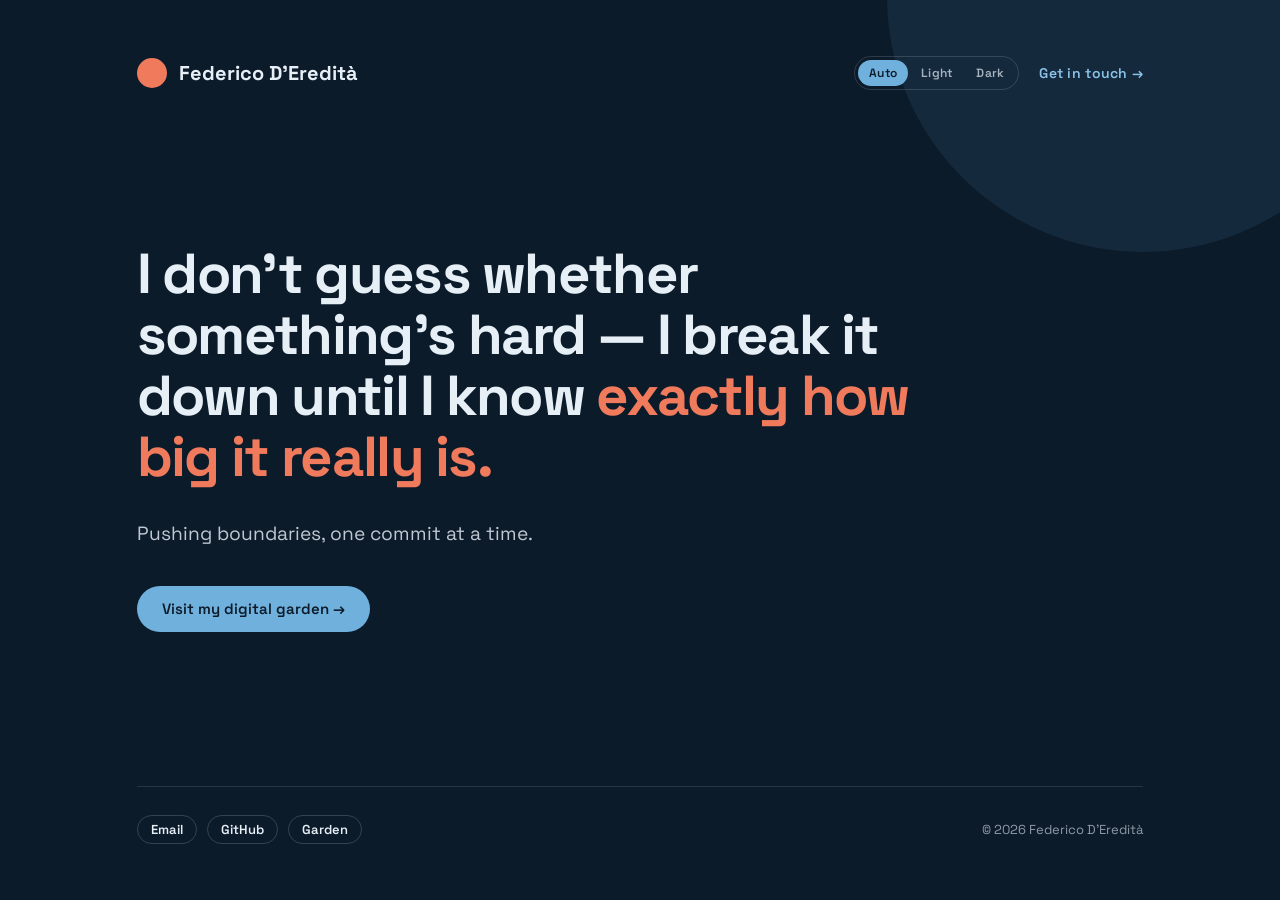
==== index.html @ ec7b3d40 "feat: add landing page Static single-file landing page for me.federicod.dev, implemented from the Cl" ====
<!doctype html>
<html lang="en" data-theme="tramontana" data-warm="coral">
<head>
  <meta charset="utf-8">
  <meta name="viewport" content="width=device-width, initial-scale=1">
  <title>Federico D&rsquo;Eredit&agrave;</title>
  <meta name="description" content="Pushing boundaries, one commit at a time.">
  <link rel="preconnect" href="https://fonts.googleapis.com">
  <link rel="preconnect" href="https://fonts.gstatic.com" crossorigin>
  <link rel="stylesheet" href="https://fonts.googleapis.com/css2?family=Space+Grotesk:wght@400;500;600;700&display=swap">
  <script>
    /* Color mode: saved choice, else after local sunset or OS preference.
       Coordinates: Rome. */
    (function () {
      var LAT = 41.9, LON = 12.5;
      function afterSunset() {
        var now = new Date(), rad = Math.PI / 180;
        var doy = Math.floor((now - new Date(now.getFullYear(), 0, 0)) / 86400000);
        var dec = 23.44 * Math.sin(rad * 360 * (doy - 81) / 365);
        var cosH = -Math.tan(LAT * rad) * Math.tan(dec * rad);
        if (cosH <= -1) return false;
        if (cosH >= 1) return true;
        var h = Math.acos(cosH) / rad / 15;
        var noon = 12 + (-now.getTimezoneOffset() / 60 - LON / 15);
        var local = now.getHours() + now.getMinutes() / 60;
        return local >= noon + h || local < noon - h;
      }
      window.__resolveMode = function (mode) {
        if (mode === "dark" || mode === "light") return mode;
        var prefers = window.matchMedia("(prefers-color-scheme: dark)").matches;
        return (afterSunset() || prefers) ? "dark" : "light";
      };
      var saved = null;
      try { saved = localStorage.getItem("fd-color-mode"); } catch (e) {}
      window.__mode = ["auto", "light", "dark"].indexOf(saved) > -1 ? saved : "auto";
      document.documentElement.setAttribute("data-mode", window.__resolveMode(window.__mode));
    })();
  </script>
  <style>
    /* Palettes — sea & sky with a warm sun. Switch with data-theme on <html>. */
    :root, [data-theme="tramontana"] {
      --color-bg: #fdfefe;   /* white sail */
      --color-text: #0d2135;
      --color-accent: #14568c;
      --color-accent-700: #114a7a;
      --color-accent-800: #0b3557;
      --sun: #d2553f;               /* coral — a later, redder sun */
      --deco: #d7e8f5;              /* pale wave */
      --btn-fg: #ffffff;
    }
    [data-theme="libeccio"] {
      --color-bg: #e4eff7;
      --color-text: #0b2032;
      --color-accent: #0f4c7a;
      --color-accent-700: #0d4267;
      --color-accent-800: #08304c;
      --sun: #e07a2c;
      --deco: #c2ddef;
      --btn-fg: #ffffff;
    }
    [data-theme="grecale"] {
      --color-bg: #ffffff;
      --color-text: #16324a;
      --color-accent: #12508f;
      --color-accent-700: #0f4478;
      --color-accent-800: #0a3157;
      --sun: #e8853a;
      --deco: #9fc9e8;
      --btn-fg: #ffffff;
    }
    [data-theme="alba"] {
      --color-bg: #f1f8f8;   /* sea foam */
      --color-text: #14313a;
      --color-accent: #2a7f8b;      /* deep teal water */
      --color-accent-700: #24707b;
      --color-accent-800: #1a555e;
      --sun: #e2704d;               /* sunrise coral */
      --deco: #ffddc9;              /* low sun glow */
      --btn-fg: #ffffff;
    }
    [data-theme="maestrale"] {
      --color-bg: #102435;   /* dusk sea */
      --color-text: #e9f2f8;
      --color-accent: #efa159;
      --color-accent-700: #f3b47c;
      --color-accent-800: #f8cba1;
      --sun: #83c6d8;
      --deco: #1b3c55;
      --btn-fg: #10243a;
    }
    [data-theme="organic"] {
      --color-bg: #f5ead8;   /* cream & terracotta */
      --color-text: #201e1d;
      --color-accent: #c67139;
      --color-accent-700: #8c491a;
      --color-accent-800: #643312;
      --sun: #c67139;
      --deco: #e1eecc;
      --btn-fg: #ffffff;
    }
    /* Dusk counterpart of tramontana — applied via data-mode="dark" */
    [data-mode="dark"] {
      --color-bg: #0c1b2a;
      --color-text: #e6eef6;
      --color-accent: #6fb0dd;
      --color-accent-700: #8cc3e8;
      --color-accent-800: #a9d3ef;
      --deco: #15293d;
      --btn-fg: #0c1b2a;
      color-scheme: dark;
    }
    [data-mode="dark"][data-warm="coral"]  { --sun: #f07a5c; }
    [data-mode="dark"][data-warm="sunset"] { --sun: #ef9146; }
    [data-mode="dark"][data-warm="brass"]  { --sun: #d6a53a; }

    /* Warm accent — the only warm note on the page. Set data-warm. */
    [data-warm="sunset"] { --sun: #d9741f; }   /* true complement of the navy */
    [data-warm="brass"]  { --sun: #b07b17; }   /* rope & brass, higher contrast */
    [data-warm="coral"]  { --sun: #d2553f; }   /* split-complement, later sun */
    :root {
      --font-heading: "Space Grotesk", system-ui, sans-serif;
      --font-heading-weight: 700;
      --font-body: "Space Grotesk", system-ui, sans-serif;
    }
    * { box-sizing: border-box; }
    html { scroll-behavior: smooth; }
    body {
      margin: 0;
      background: var(--color-bg);
      color: var(--color-text);
      font-family: var(--font-body);
      text-wrap: pretty;
      overflow-x: clip;
      -webkit-font-smoothing: antialiased;
    }
    a { color: var(--color-accent-700); text-decoration: none; }
    a:hover { color: var(--color-accent-800); }
    ::selection { background: color-mix(in srgb, var(--color-accent) 22%, transparent); }
    :focus-visible { outline: 2px solid var(--color-accent); outline-offset: 2px; }

    .page {
      position: relative;
      min-height: 100vh;
      max-width: 1160px;
      margin: 0 auto;
      display: flex;
      flex-direction: column;
      padding: clamp(28px, 5vw, 56px) clamp(24px, 6vw, 88px);
    }
    .deco {
      position: absolute;
      top: clamp(-260px, -22vw, -140px);
      right: clamp(-220px, -14vw, -120px);
      width: clamp(320px, 40vw, 520px);
      height: clamp(320px, 40vw, 520px);
      border-radius: 50%;
      background: var(--deco);
      z-index: -1;
      pointer-events: none;
    }
    .top { display: flex; align-items: center; justify-content: space-between; gap: 16px; }
    .brand {
      display: inline-flex; align-items: center; gap: 12px;
      font-family: var(--font-heading); font-weight: var(--font-heading-weight); font-size: 20px; color: var(--color-text);
    }
    .brand .mark { width: 30px; height: 30px; border-radius: 999px; background: var(--sun); }
    .top .right { display: flex; align-items: center; gap: 20px; }
    .seg {
      display: flex; align-items: center; gap: 2px; padding: 3px; border-radius: 999px;
      border: 1px solid color-mix(in srgb, var(--color-text) 15%, transparent);
    }
    .seg button {
      appearance: none; border: 0; cursor: pointer; font-family: var(--font-body);
      font-size: 12px; font-weight: 600; letter-spacing: 0.02em; padding: 5px 11px;
      border-radius: 999px; background: transparent;
      color: color-mix(in srgb, var(--color-text) 70%, transparent);
    }
    .seg button:hover { color: var(--color-text); }
    .seg button[aria-pressed="true"] { background: var(--color-accent); color: var(--btn-fg); }
    .top .contact { font-size: 14px; font-weight: 600; letter-spacing: 0.02em; }

    .hero { flex: 1; display: flex; flex-direction: column; justify-content: center; padding: clamp(40px, 8vh, 96px) 0; }
    .title {
      font-family: var(--font-heading); font-weight: var(--font-heading-weight);
      font-size: clamp(32px, 4.4vw, 60px);
      line-height: 1.08; letter-spacing: -0.03em; margin: 0; max-width: 24ch;
    }
    .title .accent { color: var(--sun); }
    .lead {
      font-size: clamp(17px, 1.5vw, 21px); line-height: 1.6;
      color: color-mix(in srgb, var(--color-text) 82%, transparent);
      max-width: 46ch; margin: clamp(22px, 3.5vh, 34px) 0 0;
    }
    .actions { display: flex; flex-wrap: wrap; gap: 14px; margin-top: clamp(28px, 4vh, 44px); }
    .btn {
      display: inline-flex; align-items: center; justify-content: center;
      padding: 13px 24px; border-radius: 999px; font-weight: 600; font-size: 15px;
      white-space: nowrap; line-height: 1.2;
      font-family: var(--font-body); cursor: pointer; border: 1.5px solid transparent; transition: background .15s, color .15s;
    }
    .btn-primary { background: var(--color-accent); color: var(--btn-fg); }
    .btn-primary:hover { background: var(--color-accent-800); color: var(--btn-fg); }

    .foot {
      display: flex; flex-wrap: wrap; align-items: center; justify-content: space-between; gap: 16px 28px;
      padding-top: 28px; border-top: 1px solid color-mix(in srgb, var(--color-text) 12%, transparent);
    }
    .links { display: flex; flex-wrap: wrap; gap: 10px; }
    .tag {
      display: inline-flex; align-items: center; padding: 5px 13px; border-radius: 999px;
      font-size: 13px; font-weight: 600;
      border: 1.5px solid color-mix(in srgb, var(--color-text) 18%, transparent); color: var(--color-text);
    }
    .tag:hover { background: color-mix(in srgb, var(--color-accent) 10%, transparent); color: var(--color-accent-800); }
    .copyright { font-size: 13px; color: color-mix(in srgb, var(--color-text) 60%, transparent); }
  </style>
</head>
<body>
  <main class="page">
    <span class="deco" aria-hidden="true"></span>

    <header class="top">
      <span class="brand"><span class="mark"></span>Federico D&rsquo;Eredit&agrave;</span>
      <div class="right">
        <div class="seg" role="group" aria-label="Color theme">
          <button type="button" data-mode-btn="auto">Auto</button>
          <button type="button" data-mode-btn="light">Light</button>
          <button type="button" data-mode-btn="dark">Dark</button>
        </div>
        <a class="contact" href="mailto:me@federicod.dev">Get in touch &rarr;</a>
      </div>
    </header>

    <section class="hero">
      <h1 class="title">I don&rsquo;t guess whether something&rsquo;s hard &mdash; I break it down until I know <span class="accent">exactly how big it really is.</span></h1>
      <p class="lead">Pushing boundaries, one commit at a time.</p>
      <div class="actions">
        <a class="btn btn-primary" href="https://garden.federicod.dev">Visit my digital garden &rarr;</a>
      </div>
    </section>

    <footer class="foot">
      <nav class="links">
        <a class="tag" href="mailto:me@federicod.dev">Email</a>
        <a class="tag" href="https://github.com/maxiride" rel="me">GitHub</a>
        <a class="tag" href="https://garden.federicod.dev">Garden</a>
      </nav>
      <span class="copyright">&copy; <span id="year">2026</span> Federico D&rsquo;Eredit&agrave;</span>
    </footer>
  </main>
  <script>
    (function () {
      document.getElementById("year").textContent = new Date().getFullYear();
      var btns = document.querySelectorAll("[data-mode-btn]");
      function paint() {
        document.documentElement.setAttribute("data-mode", window.__resolveMode(window.__mode));
        btns.forEach(function (b) {
          b.setAttribute("aria-pressed", b.dataset.modeBtn === window.__mode ? "true" : "false");
        });
      }
      btns.forEach(function (b) {
        b.addEventListener("click", function () {
          window.__mode = b.dataset.modeBtn;
          try { localStorage.setItem("fd-color-mode", window.__mode); } catch (e) {}
          paint();
        });
      });
      window.matchMedia("(prefers-color-scheme: dark)").addEventListener("change", paint);
      setInterval(paint, 600000);
      paint();
    })();
  </script>
</body>
</html>
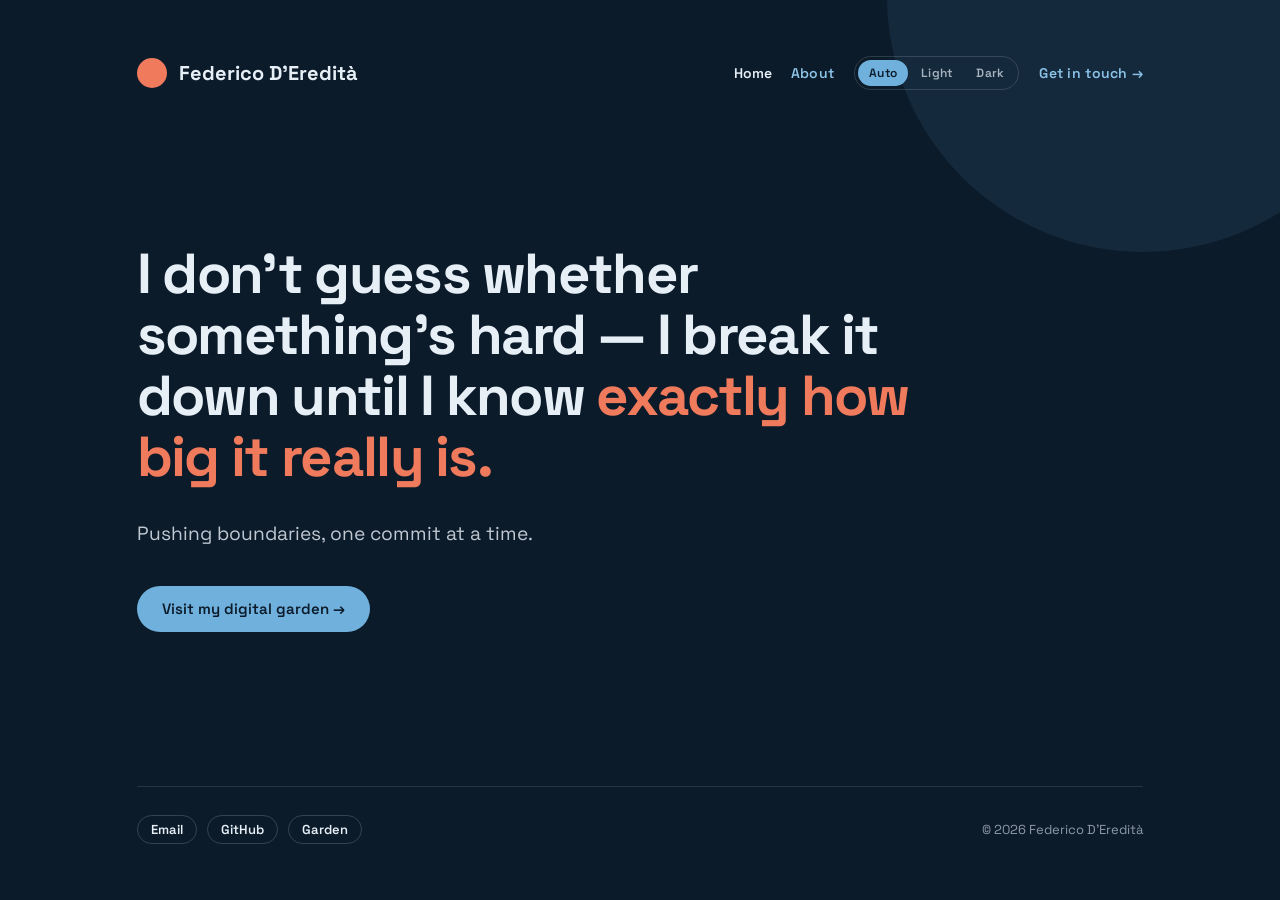
==== commit 00c334f2: "feat: add About page, extract shared theme CSS/JS Adds about.html with the mechatronics-to-software " ====
--- a/index.html
+++ b/index.html
@@ -8,212 +8,8 @@
   <link rel="preconnect" href="https://fonts.googleapis.com">
   <link rel="preconnect" href="https://fonts.gstatic.com" crossorigin>
   <link rel="stylesheet" href="https://fonts.googleapis.com/css2?family=Space+Grotesk:wght@400;500;600;700&display=swap">
-  <script>
-    /* Color mode: saved choice, else after local sunset or OS preference.
-       Coordinates: Rome. */
-    (function () {
-      var LAT = 41.9, LON = 12.5;
-      function afterSunset() {
-        var now = new Date(), rad = Math.PI / 180;
-        var doy = Math.floor((now - new Date(now.getFullYear(), 0, 0)) / 86400000);
-        var dec = 23.44 * Math.sin(rad * 360 * (doy - 81) / 365);
-        var cosH = -Math.tan(LAT * rad) * Math.tan(dec * rad);
-        if (cosH <= -1) return false;
-        if (cosH >= 1) return true;
-        var h = Math.acos(cosH) / rad / 15;
-        var noon = 12 + (-now.getTimezoneOffset() / 60 - LON / 15);
-        var local = now.getHours() + now.getMinutes() / 60;
-        return local >= noon + h || local < noon - h;
-      }
-      window.__resolveMode = function (mode) {
-        if (mode === "dark" || mode === "light") return mode;
-        var prefers = window.matchMedia("(prefers-color-scheme: dark)").matches;
-        return (afterSunset() || prefers) ? "dark" : "light";
-      };
-      var saved = null;
-      try { saved = localStorage.getItem("fd-color-mode"); } catch (e) {}
-      window.__mode = ["auto", "light", "dark"].indexOf(saved) > -1 ? saved : "auto";
-      document.documentElement.setAttribute("data-mode", window.__resolveMode(window.__mode));
-    })();
-  </script>
-  <style>
-    /* Palettes — sea & sky with a warm sun. Switch with data-theme on <html>. */
-    :root, [data-theme="tramontana"] {
-      --color-bg: #fdfefe;   /* white sail */
-      --color-text: #0d2135;
-      --color-accent: #14568c;
-      --color-accent-700: #114a7a;
-      --color-accent-800: #0b3557;
-      --sun: #d2553f;               /* coral — a later, redder sun */
-      --deco: #d7e8f5;              /* pale wave */
-      --btn-fg: #ffffff;
-    }
-    [data-theme="libeccio"] {
-      --color-bg: #e4eff7;
-      --color-text: #0b2032;
-      --color-accent: #0f4c7a;
-      --color-accent-700: #0d4267;
-      --color-accent-800: #08304c;
-      --sun: #e07a2c;
-      --deco: #c2ddef;
-      --btn-fg: #ffffff;
-    }
-    [data-theme="grecale"] {
-      --color-bg: #ffffff;
-      --color-text: #16324a;
-      --color-accent: #12508f;
-      --color-accent-700: #0f4478;
-      --color-accent-800: #0a3157;
-      --sun: #e8853a;
-      --deco: #9fc9e8;
-      --btn-fg: #ffffff;
-    }
-    [data-theme="alba"] {
-      --color-bg: #f1f8f8;   /* sea foam */
-      --color-text: #14313a;
-      --color-accent: #2a7f8b;      /* deep teal water */
-      --color-accent-700: #24707b;
-      --color-accent-800: #1a555e;
-      --sun: #e2704d;               /* sunrise coral */
-      --deco: #ffddc9;              /* low sun glow */
-      --btn-fg: #ffffff;
-    }
-    [data-theme="maestrale"] {
-      --color-bg: #102435;   /* dusk sea */
-      --color-text: #e9f2f8;
-      --color-accent: #efa159;
-      --color-accent-700: #f3b47c;
-      --color-accent-800: #f8cba1;
-      --sun: #83c6d8;
-      --deco: #1b3c55;
-      --btn-fg: #10243a;
-    }
-    [data-theme="organic"] {
-      --color-bg: #f5ead8;   /* cream & terracotta */
-      --color-text: #201e1d;
-      --color-accent: #c67139;
-      --color-accent-700: #8c491a;
-      --color-accent-800: #643312;
-      --sun: #c67139;
-      --deco: #e1eecc;
-      --btn-fg: #ffffff;
-    }
-    /* Dusk counterpart of tramontana — applied via data-mode="dark" */
-    [data-mode="dark"] {
-      --color-bg: #0c1b2a;
-      --color-text: #e6eef6;
-      --color-accent: #6fb0dd;
-      --color-accent-700: #8cc3e8;
-      --color-accent-800: #a9d3ef;
-      --deco: #15293d;
-      --btn-fg: #0c1b2a;
-      color-scheme: dark;
-    }
-    [data-mode="dark"][data-warm="coral"]  { --sun: #f07a5c; }
-    [data-mode="dark"][data-warm="sunset"] { --sun: #ef9146; }
-    [data-mode="dark"][data-warm="brass"]  { --sun: #d6a53a; }
-
-    /* Warm accent — the only warm note on the page. Set data-warm. */
-    [data-warm="sunset"] { --sun: #d9741f; }   /* true complement of the navy */
-    [data-warm="brass"]  { --sun: #b07b17; }   /* rope & brass, higher contrast */
-    [data-warm="coral"]  { --sun: #d2553f; }   /* split-complement, later sun */
-    :root {
-      --font-heading: "Space Grotesk", system-ui, sans-serif;
-      --font-heading-weight: 700;
-      --font-body: "Space Grotesk", system-ui, sans-serif;
-    }
-    * { box-sizing: border-box; }
-    html { scroll-behavior: smooth; }
-    body {
-      margin: 0;
-      background: var(--color-bg);
-      color: var(--color-text);
-      font-family: var(--font-body);
-      text-wrap: pretty;
-      overflow-x: clip;
-      -webkit-font-smoothing: antialiased;
-    }
-    a { color: var(--color-accent-700); text-decoration: none; }
-    a:hover { color: var(--color-accent-800); }
-    ::selection { background: color-mix(in srgb, var(--color-accent) 22%, transparent); }
-    :focus-visible { outline: 2px solid var(--color-accent); outline-offset: 2px; }
-
-    .page {
-      position: relative;
-      min-height: 100vh;
-      max-width: 1160px;
-      margin: 0 auto;
-      display: flex;
-      flex-direction: column;
-      padding: clamp(28px, 5vw, 56px) clamp(24px, 6vw, 88px);
-    }
-    .deco {
-      position: absolute;
-      top: clamp(-260px, -22vw, -140px);
-      right: clamp(-220px, -14vw, -120px);
-      width: clamp(320px, 40vw, 520px);
-      height: clamp(320px, 40vw, 520px);
-      border-radius: 50%;
-      background: var(--deco);
-      z-index: -1;
-      pointer-events: none;
-    }
-    .top { display: flex; align-items: center; justify-content: space-between; gap: 16px; }
-    .brand {
-      display: inline-flex; align-items: center; gap: 12px;
-      font-family: var(--font-heading); font-weight: var(--font-heading-weight); font-size: 20px; color: var(--color-text);
-    }
-    .brand .mark { width: 30px; height: 30px; border-radius: 999px; background: var(--sun); }
-    .top .right { display: flex; align-items: center; gap: 20px; }
-    .seg {
-      display: flex; align-items: center; gap: 2px; padding: 3px; border-radius: 999px;
-      border: 1px solid color-mix(in srgb, var(--color-text) 15%, transparent);
-    }
-    .seg button {
-      appearance: none; border: 0; cursor: pointer; font-family: var(--font-body);
-      font-size: 12px; font-weight: 600; letter-spacing: 0.02em; padding: 5px 11px;
-      border-radius: 999px; background: transparent;
-      color: color-mix(in srgb, var(--color-text) 70%, transparent);
-    }
-    .seg button:hover { color: var(--color-text); }
-    .seg button[aria-pressed="true"] { background: var(--color-accent); color: var(--btn-fg); }
-    .top .contact { font-size: 14px; font-weight: 600; letter-spacing: 0.02em; }
-
-    .hero { flex: 1; display: flex; flex-direction: column; justify-content: center; padding: clamp(40px, 8vh, 96px) 0; }
-    .title {
-      font-family: var(--font-heading); font-weight: var(--font-heading-weight);
-      font-size: clamp(32px, 4.4vw, 60px);
-      line-height: 1.08; letter-spacing: -0.03em; margin: 0; max-width: 24ch;
-    }
-    .title .accent { color: var(--sun); }
-    .lead {
-      font-size: clamp(17px, 1.5vw, 21px); line-height: 1.6;
-      color: color-mix(in srgb, var(--color-text) 82%, transparent);
-      max-width: 46ch; margin: clamp(22px, 3.5vh, 34px) 0 0;
-    }
-    .actions { display: flex; flex-wrap: wrap; gap: 14px; margin-top: clamp(28px, 4vh, 44px); }
-    .btn {
-      display: inline-flex; align-items: center; justify-content: center;
-      padding: 13px 24px; border-radius: 999px; font-weight: 600; font-size: 15px;
-      white-space: nowrap; line-height: 1.2;
-      font-family: var(--font-body); cursor: pointer; border: 1.5px solid transparent; transition: background .15s, color .15s;
-    }
-    .btn-primary { background: var(--color-accent); color: var(--btn-fg); }
-    .btn-primary:hover { background: var(--color-accent-800); color: var(--btn-fg); }
-
-    .foot {
-      display: flex; flex-wrap: wrap; align-items: center; justify-content: space-between; gap: 16px 28px;
-      padding-top: 28px; border-top: 1px solid color-mix(in srgb, var(--color-text) 12%, transparent);
-    }
-    .links { display: flex; flex-wrap: wrap; gap: 10px; }
-    .tag {
-      display: inline-flex; align-items: center; padding: 5px 13px; border-radius: 999px;
-      font-size: 13px; font-weight: 600;
-      border: 1.5px solid color-mix(in srgb, var(--color-text) 18%, transparent); color: var(--color-text);
-    }
-    .tag:hover { background: color-mix(in srgb, var(--color-accent) 10%, transparent); color: var(--color-accent-800); }
-    .copyright { font-size: 13px; color: color-mix(in srgb, var(--color-text) 60%, transparent); }
-  </style>
+  <script src="assets/theme-early.js"></script>
+  <link rel="stylesheet" href="assets/site.css">
 </head>
 <body>
   <main class="page">
@@ -222,6 +18,10 @@
     <header class="top">
       <span class="brand"><span class="mark"></span>Federico D&rsquo;Eredit&agrave;</span>
       <div class="right">
+        <nav class="nav-links">
+          <a href="index.html" aria-current="page">Home</a>
+          <a href="about.html">About</a>
+        </nav>
         <div class="seg" role="group" aria-label="Color theme">
           <button type="button" data-mode-btn="auto">Auto</button>
           <button type="button" data-mode-btn="light">Light</button>
@@ -248,27 +48,6 @@
       <span class="copyright">&copy; <span id="year">2026</span> Federico D&rsquo;Eredit&agrave;</span>
     </footer>
   </main>
-  <script>
-    (function () {
-      document.getElementById("year").textContent = new Date().getFullYear();
-      var btns = document.querySelectorAll("[data-mode-btn]");
-      function paint() {
-        document.documentElement.setAttribute("data-mode", window.__resolveMode(window.__mode));
-        btns.forEach(function (b) {
-          b.setAttribute("aria-pressed", b.dataset.modeBtn === window.__mode ? "true" : "false");
-        });
-      }
-      btns.forEach(function (b) {
-        b.addEventListener("click", function () {
-          window.__mode = b.dataset.modeBtn;
-          try { localStorage.setItem("fd-color-mode", window.__mode); } catch (e) {}
-          paint();
-        });
-      });
-      window.matchMedia("(prefers-color-scheme: dark)").addEventListener("change", paint);
-      setInterval(paint, 600000);
-      paint();
-    })();
-  </script>
+  <script src="assets/theme-ui.js"></script>
 </body>
 </html>
--- a/assets/site.css
+++ b/assets/site.css
@@ -0,0 +1,193 @@
+/* Palettes — sea & sky with a warm sun. Switch with data-theme on <html>. */
+:root, [data-theme="tramontana"] {
+  --color-bg: #fdfefe;   /* white sail */
+  --color-text: #0d2135;
+  --color-accent: #14568c;
+  --color-accent-700: #114a7a;
+  --color-accent-800: #0b3557;
+  --sun: #d2553f;               /* coral — a later, redder sun */
+  --deco: #d7e8f5;              /* pale wave */
+  --btn-fg: #ffffff;
+}
+[data-theme="libeccio"] {
+  --color-bg: #e4eff7;
+  --color-text: #0b2032;
+  --color-accent: #0f4c7a;
+  --color-accent-700: #0d4267;
+  --color-accent-800: #08304c;
+  --sun: #e07a2c;
+  --deco: #c2ddef;
+  --btn-fg: #ffffff;
+}
+[data-theme="grecale"] {
+  --color-bg: #ffffff;
+  --color-text: #16324a;
+  --color-accent: #12508f;
+  --color-accent-700: #0f4478;
+  --color-accent-800: #0a3157;
+  --sun: #e8853a;
+  --deco: #9fc9e8;
+  --btn-fg: #ffffff;
+}
+[data-theme="alba"] {
+  --color-bg: #f1f8f8;   /* sea foam */
+  --color-text: #14313a;
+  --color-accent: #2a7f8b;      /* deep teal water */
+  --color-accent-700: #24707b;
+  --color-accent-800: #1a555e;
+  --sun: #e2704d;               /* sunrise coral */
+  --deco: #ffddc9;              /* low sun glow */
+  --btn-fg: #ffffff;
+}
+[data-theme="maestrale"] {
+  --color-bg: #102435;   /* dusk sea */
+  --color-text: #e9f2f8;
+  --color-accent: #efa159;
+  --color-accent-700: #f3b47c;
+  --color-accent-800: #f8cba1;
+  --sun: #83c6d8;
+  --deco: #1b3c55;
+  --btn-fg: #10243a;
+}
+[data-theme="organic"] {
+  --color-bg: #f5ead8;   /* cream & terracotta */
+  --color-text: #201e1d;
+  --color-accent: #c67139;
+  --color-accent-700: #8c491a;
+  --color-accent-800: #643312;
+  --sun: #c67139;
+  --deco: #e1eecc;
+  --btn-fg: #ffffff;
+}
+/* Dusk counterpart of tramontana — applied via data-mode="dark" */
+[data-mode="dark"] {
+  --color-bg: #0c1b2a;
+  --color-text: #e6eef6;
+  --color-accent: #6fb0dd;
+  --color-accent-700: #8cc3e8;
+  --color-accent-800: #a9d3ef;
+  --deco: #15293d;
+  --btn-fg: #0c1b2a;
+  color-scheme: dark;
+}
+[data-mode="dark"][data-warm="coral"]  { --sun: #f07a5c; }
+[data-mode="dark"][data-warm="sunset"] { --sun: #ef9146; }
+[data-mode="dark"][data-warm="brass"]  { --sun: #d6a53a; }
+
+/* Warm accent — the only warm note on the page. Set data-warm. */
+[data-warm="sunset"] { --sun: #d9741f; }   /* true complement of the navy */
+[data-warm="brass"]  { --sun: #b07b17; }   /* rope & brass, higher contrast */
+[data-warm="coral"]  { --sun: #d2553f; }   /* split-complement, later sun */
+:root {
+  --font-heading: "Space Grotesk", system-ui, sans-serif;
+  --font-heading-weight: 700;
+  --font-body: "Space Grotesk", system-ui, sans-serif;
+}
+* { box-sizing: border-box; }
+html { scroll-behavior: smooth; }
+body {
+  margin: 0;
+  background: var(--color-bg);
+  color: var(--color-text);
+  font-family: var(--font-body);
+  text-wrap: pretty;
+  overflow-x: clip;
+  -webkit-font-smoothing: antialiased;
+}
+a { color: var(--color-accent-700); text-decoration: none; }
+a:hover { color: var(--color-accent-800); }
+::selection { background: color-mix(in srgb, var(--color-accent) 22%, transparent); }
+:focus-visible { outline: 2px solid var(--color-accent); outline-offset: 2px; }
+
+.page {
+  position: relative;
+  min-height: 100vh;
+  max-width: 1160px;
+  margin: 0 auto;
+  display: flex;
+  flex-direction: column;
+  padding: clamp(28px, 5vw, 56px) clamp(24px, 6vw, 88px);
+}
+.deco {
+  position: absolute;
+  top: clamp(-260px, -22vw, -140px);
+  right: clamp(-220px, -14vw, -120px);
+  width: clamp(320px, 40vw, 520px);
+  height: clamp(320px, 40vw, 520px);
+  border-radius: 50%;
+  background: var(--deco);
+  z-index: -1;
+  pointer-events: none;
+}
+.top { display: flex; align-items: center; justify-content: space-between; gap: 16px; flex-wrap: wrap; }
+.brand {
+  display: inline-flex; align-items: center; gap: 12px;
+  font-family: var(--font-heading); font-weight: var(--font-heading-weight); font-size: 20px; color: var(--color-text);
+}
+.brand .mark { width: 30px; height: 30px; border-radius: 999px; background: var(--sun); }
+.top .right { display: flex; align-items: center; gap: 20px; flex-wrap: wrap; }
+.nav-links { display: flex; align-items: center; gap: 18px; }
+.nav-links a { font-size: 14px; font-weight: 600; letter-spacing: 0.02em; }
+.nav-links a[aria-current="page"] { color: var(--color-text); }
+.seg {
+  display: flex; align-items: center; gap: 2px; padding: 3px; border-radius: 999px;
+  border: 1px solid color-mix(in srgb, var(--color-text) 15%, transparent);
+}
+.seg button {
+  appearance: none; border: 0; cursor: pointer; font-family: var(--font-body);
+  font-size: 12px; font-weight: 600; letter-spacing: 0.02em; padding: 5px 11px;
+  border-radius: 999px; background: transparent;
+  color: color-mix(in srgb, var(--color-text) 70%, transparent);
+}
+.seg button:hover { color: var(--color-text); }
+.seg button[aria-pressed="true"] { background: var(--color-accent); color: var(--btn-fg); }
+.top .contact { font-size: 14px; font-weight: 600; letter-spacing: 0.02em; }
+
+.hero { flex: 1; display: flex; flex-direction: column; justify-content: center; padding: clamp(40px, 8vh, 96px) 0; }
+.title {
+  font-family: var(--font-heading); font-weight: var(--font-heading-weight);
+  font-size: clamp(32px, 4.4vw, 60px);
+  line-height: 1.08; letter-spacing: -0.03em; margin: 0; max-width: 24ch;
+}
+.title .accent { color: var(--sun); }
+.lead {
+  font-size: clamp(17px, 1.5vw, 21px); line-height: 1.6;
+  color: color-mix(in srgb, var(--color-text) 82%, transparent);
+  max-width: 46ch; margin: clamp(22px, 3.5vh, 34px) 0 0;
+}
+.actions { display: flex; flex-wrap: wrap; gap: 14px; margin-top: clamp(28px, 4vh, 44px); }
+.btn {
+  display: inline-flex; align-items: center; justify-content: center;
+  padding: 13px 24px; border-radius: 999px; font-weight: 600; font-size: 15px;
+  white-space: nowrap; line-height: 1.2;
+  font-family: var(--font-body); cursor: pointer; border: 1.5px solid transparent; transition: background .15s, color .15s;
+}
+.btn-primary { background: var(--color-accent); color: var(--btn-fg); }
+.btn-primary:hover { background: var(--color-accent-800); color: var(--btn-fg); }
+
+/* About page prose */
+.prose { flex: 1; padding: clamp(40px, 8vh, 88px) 0; max-width: 62ch; }
+.prose h1 {
+  font-family: var(--font-heading); font-weight: var(--font-heading-weight);
+  font-size: clamp(28px, 3.4vw, 44px); line-height: 1.12; letter-spacing: -0.02em;
+  margin: 0 0 clamp(22px, 3.5vh, 34px);
+}
+.prose p {
+  font-size: clamp(16px, 1.2vw, 18px); line-height: 1.7;
+  color: color-mix(in srgb, var(--color-text) 88%, transparent);
+  margin: 0 0 1.3em;
+}
+.prose p:last-child { margin-bottom: 0; }
+
+.foot {
+  display: flex; flex-wrap: wrap; align-items: center; justify-content: space-between; gap: 16px 28px;
+  padding-top: 28px; border-top: 1px solid color-mix(in srgb, var(--color-text) 12%, transparent);
+}
+.links { display: flex; flex-wrap: wrap; gap: 10px; }
+.tag {
+  display: inline-flex; align-items: center; padding: 5px 13px; border-radius: 999px;
+  font-size: 13px; font-weight: 600;
+  border: 1.5px solid color-mix(in srgb, var(--color-text) 18%, transparent); color: var(--color-text);
+}
+.tag:hover { background: color-mix(in srgb, var(--color-accent) 10%, transparent); color: var(--color-accent-800); }
+.copyright { font-size: 13px; color: color-mix(in srgb, var(--color-text) 60%, transparent); }
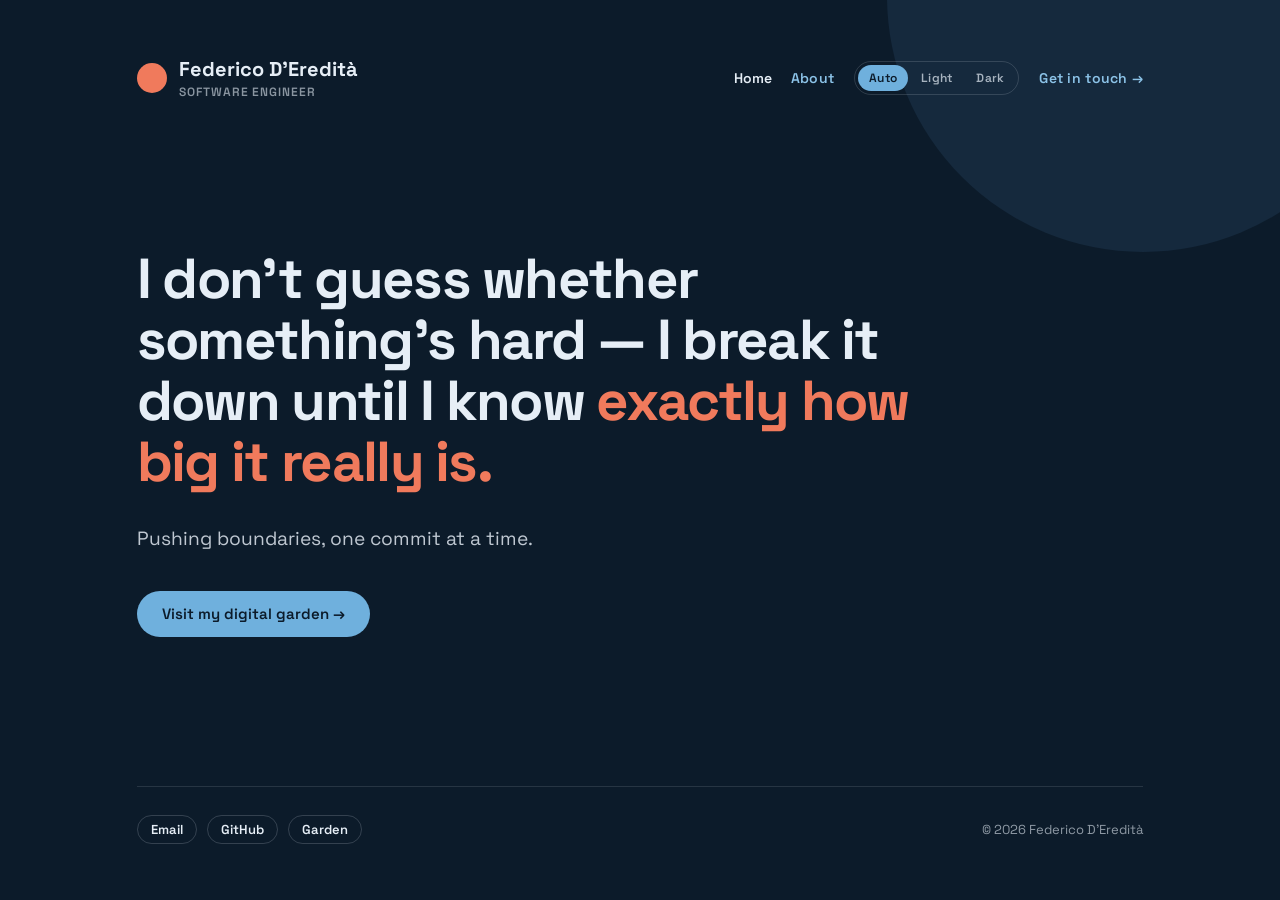
==== commit 14c1a8cc: "feat: add Software Engineer caption under brand name The hero copy is deliberately vague about the f" ====
--- a/index.html
+++ b/index.html
@@ -5,18 +5,24 @@
   <meta name="viewport" content="width=device-width, initial-scale=1">
   <title>Federico D&rsquo;Eredit&agrave;</title>
   <meta name="description" content="Pushing boundaries, one commit at a time.">
+  <link rel="icon" href="/favicon.svg" type="image/svg+xml">
+  <link rel="icon" href="/icon-32.png" sizes="32x32" type="image/png">
+  <link rel="apple-touch-icon" href="/apple-touch-icon.png">
+  <link rel="manifest" href="/site.webmanifest">
+  <meta name="theme-color" content="#d2553f">
   <link rel="preconnect" href="https://fonts.googleapis.com">
   <link rel="preconnect" href="https://fonts.gstatic.com" crossorigin>
   <link rel="stylesheet" href="https://fonts.googleapis.com/css2?family=Space+Grotesk:wght@400;500;600;700&display=swap">
   <script src="assets/theme-early.js"></script>
   <link rel="stylesheet" href="assets/site.css">
+  <script defer src="https://analytics.federicod.dev/script.js" data-website-id="8143f530-ffbe-4854-a8dc-8281a14aa5e6"></script>
 </head>
 <body>
   <main class="page">
     <span class="deco" aria-hidden="true"></span>
 
     <header class="top">
-      <span class="brand"><span class="mark"></span>Federico D&rsquo;Eredit&agrave;</span>
+      <span class="brand"><span class="mark"></span><span class="id">Federico D&rsquo;Eredit&agrave;<span class="role">Software Engineer</span></span></span>
       <div class="right">
         <nav class="nav-links">
           <a href="index.html" aria-current="page">Home</a>
--- a/assets/site.css
+++ b/assets/site.css
@@ -124,7 +124,13 @@
   display: inline-flex; align-items: center; gap: 12px;
   font-family: var(--font-heading); font-weight: var(--font-heading-weight); font-size: 20px; color: var(--color-text);
 }
-.brand .mark { width: 30px; height: 30px; border-radius: 999px; background: var(--sun); }
+.brand .mark { width: 30px; height: 30px; border-radius: 999px; background: var(--sun); flex-shrink: 0; }
+.brand .id { display: flex; flex-direction: column; gap: 2px; }
+.brand .role {
+  font-family: var(--font-body); font-weight: 600; font-size: 12px;
+  text-transform: uppercase; letter-spacing: 0.08em;
+  color: color-mix(in srgb, var(--color-text) 58%, transparent);
+}
 .top .right { display: flex; align-items: center; gap: 20px; flex-wrap: wrap; }
 .nav-links { display: flex; align-items: center; gap: 18px; }
 .nav-links a { font-size: 14px; font-weight: 600; letter-spacing: 0.02em; }
